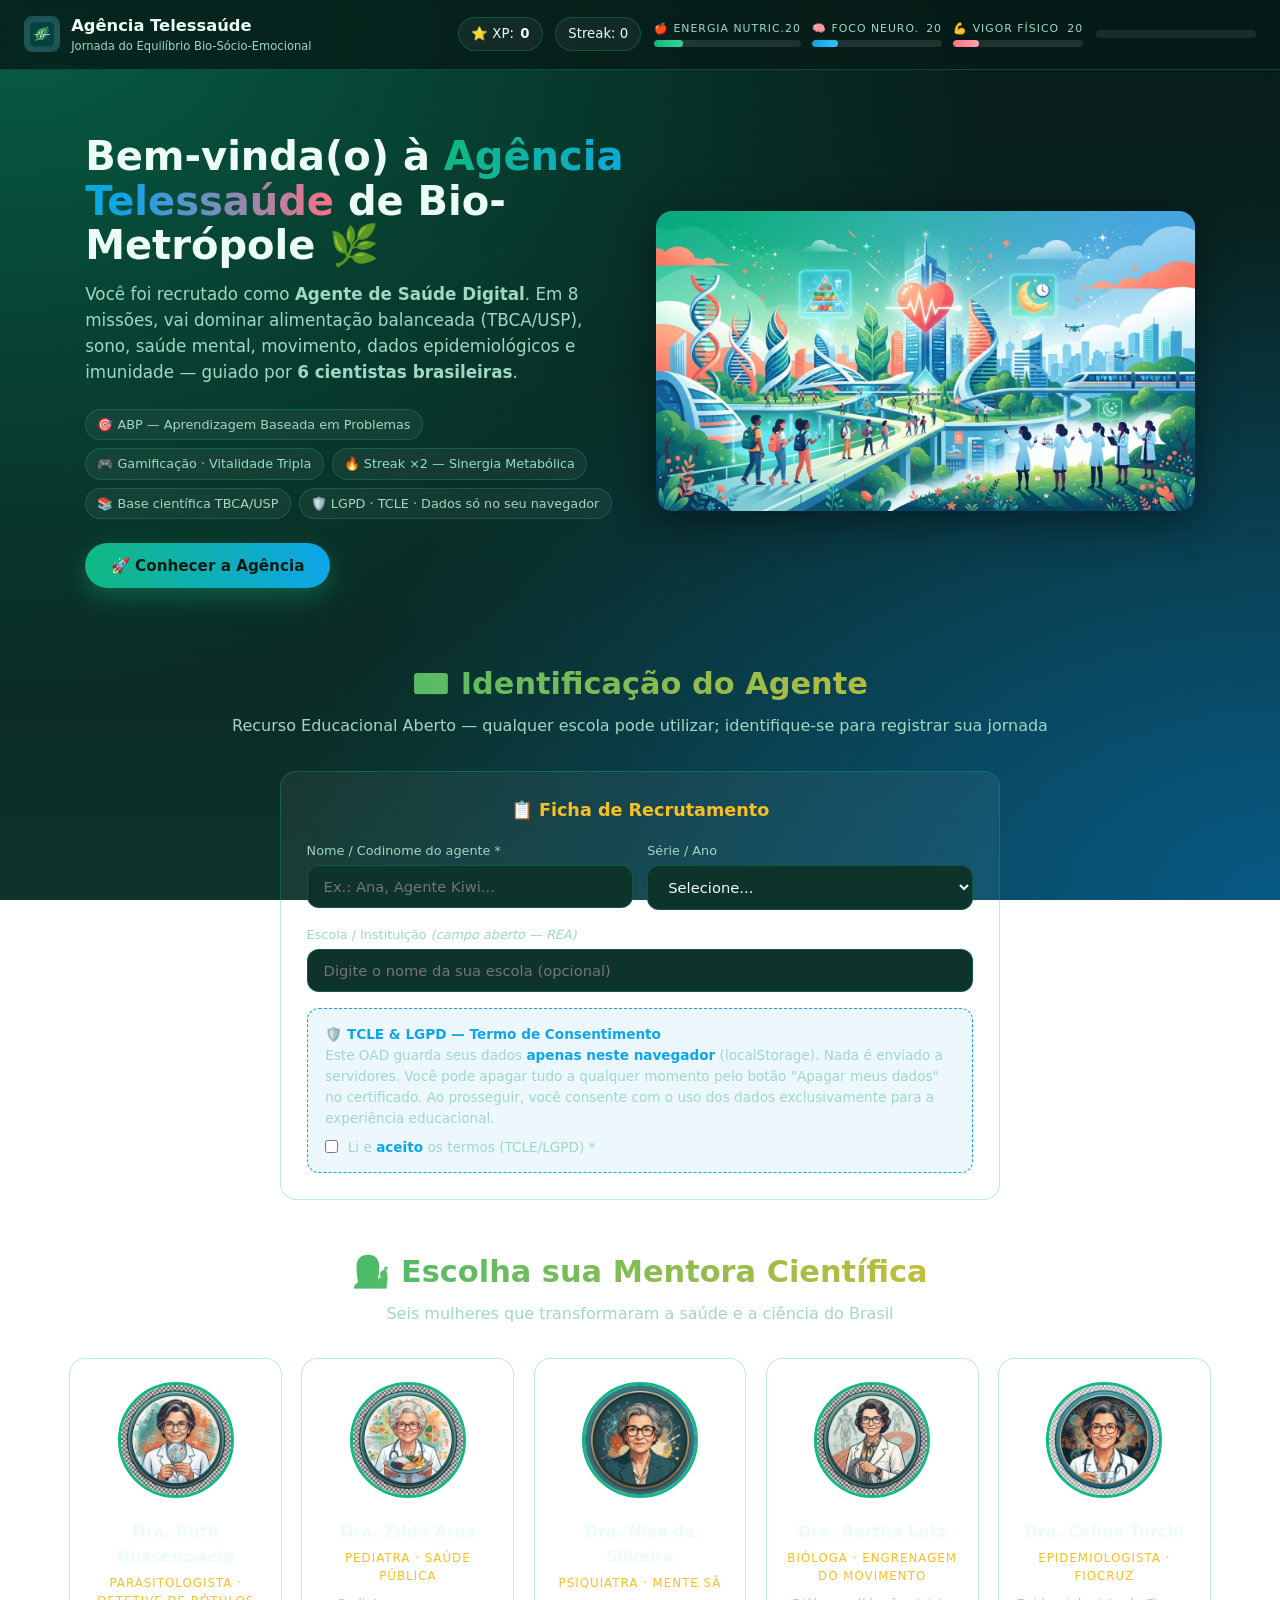
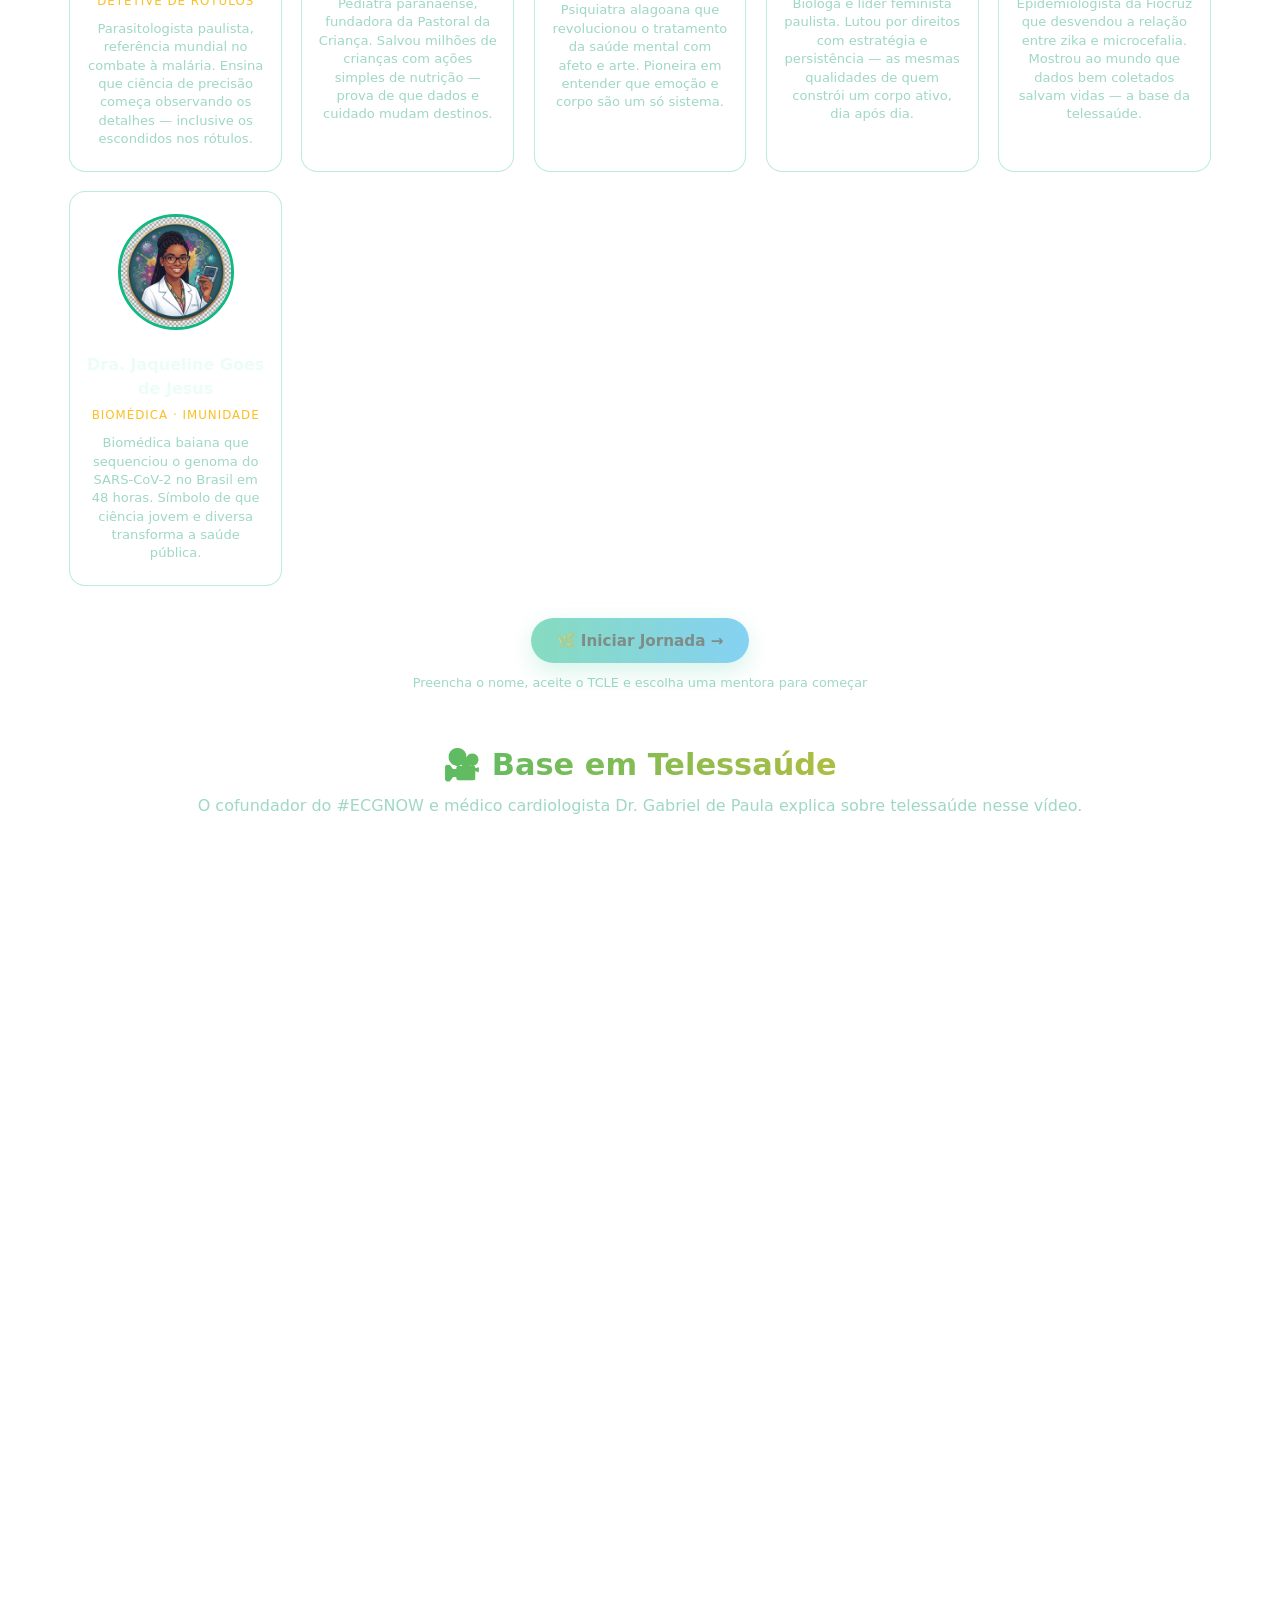
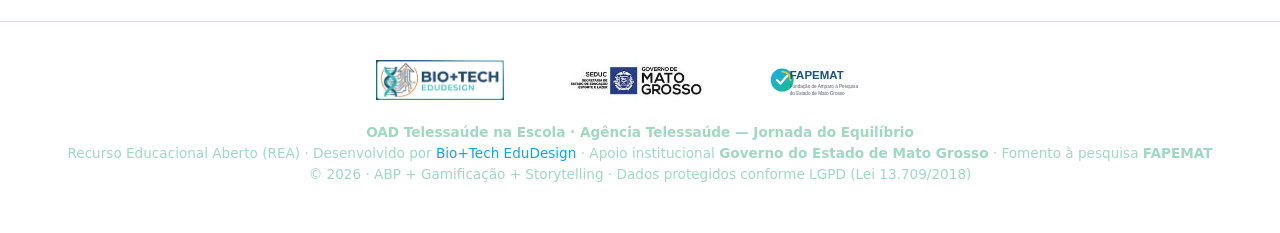
==== index.html @ dc1d7fdb "primeiro commit" ====
<!DOCTYPE html>
<html lang="pt-BR">
<head>
<meta charset="UTF-8">
<meta name="viewport" content="width=device-width, initial-scale=1">
<title>Agência Telessaúde · Jornada do Equilíbrio — OAD Telessaúde na Escola</title>
<meta name="description" content="Objeto de Aprendizagem Digital (REA) sobre Alimentação Balanceada e Estilo de Vida Saudável — Projeto Telessaúde na Escola. Bio+Tech EduDesign, Governo de MT e FAPEMAT.">
<link rel="icon" type="image/png" href="assets/favicon.png">
<link rel="stylesheet" href="css/style.css">
</head>
<body>

<!-- HUD — Vitalidade Tripla -->
<header class="top-bar">
  <div class="brand">
    <img src="assets/favicon.png" alt="logo">
    <div>Agência Telessaúde<br><small>Jornada do Equilíbrio Bio-Sócio-Emocional</small></div>
  </div>
  <div class="hud">
    <img id="hudAvatar" class="avatar-mini" style="display:none" src="" alt="">
    <span id="hudName" class="chip" style="display:none"></span>
    <div class="chip">⭐ XP: <strong id="hudXp">0</strong></div>
    <div class="chip"><span id="hudStreak">Streak: 0</span></div>
    <div class="vitality">
      <div class="vit en">
        <div class="vit-label"><span>🍎 Energia Nutric.</span><span id="vitEnVal">20</span></div>
        <div class="bar"><div id="vitEn"></div></div>
      </div>
      <div class="vit fn">
        <div class="vit-label"><span>🧠 Foco Neuro.</span><span id="vitFnVal">20</span></div>
        <div class="bar"><div id="vitFn"></div></div>
      </div>
      <div class="vit vf">
        <div class="vit-label"><span>💪 Vigor Físico</span><span id="vitVfVal">20</span></div>
        <div class="bar"><div id="vitVf"></div></div>
      </div>
    </div>
    <div class="progress-bar"><div id="progressFill"></div></div>
  </div>
</header>

<!-- WELCOME -->
<section id="screenWelcome" class="screen active">
  <div class="hero">
    <div>
      <h1>Bem-vinda(o) à <span>Agência Telessaúde</span> de Bio-Metrópole 🌿</h1>
      <p>Você foi recrutado como <strong>Agente de Saúde Digital</strong>. Em 8 missões, vai dominar alimentação balanceada (TBCA/USP), sono, saúde mental, movimento, dados epidemiológicos e imunidade — guiado por <strong>6 cientistas brasileiras</strong>.</p>
      <div class="tags">
        <span>🎯 ABP — Aprendizagem Baseada em Problemas</span>
        <span>🎮 Gamificação · Vitalidade Tripla</span>
        <span>🔥 Streak ×2 — Sinergia Metabólica</span>
        <span>📚 Base científica TBCA/USP</span>
        <span>🛡️ LGPD · TCLE · Dados só no seu navegador</span>
      </div>
      <button class="btn btn-primary" id="btnStartHero">🚀 Conhecer a Agência</button>
    </div>
    <img src="assets/hero.png" class="hero-img" alt="Cidade Bio-Metrópole">
  </div>

  <!-- IDENTIFICAÇÃO + TCLE (escola em aberto — OAD/REA) -->
  <div style="margin-top:2.5rem">
    <div class="section-title">
      <h2>🪪 Identificação do Agente</h2>
      <p>Recurso Educacional Aberto — qualquer escola pode utilizar; identifique-se para registrar sua jornada</p>
    </div>
    <div class="id-panel">
      <h3>📋 Ficha de Recrutamento</h3>
      <div class="id-grid">
        <div><label>Nome / Codinome do agente *</label><input type="text" id="inputName" placeholder="Ex.: Ana, Agente Kiwi..." maxlength="30"></div>
        <div><label>Série / Ano</label>
          <select id="selectGrade">
            <option value="">Selecione...</option>
            <option>1ª série EM</option><option>2ª série EM</option><option>3ª série EM</option><option>Outro</option>
          </select>
        </div>
        <div class="full"><label>Escola / Instituição <em>(campo aberto — REA)</em></label><input type="text" id="inputSchool" placeholder="Digite o nome da sua escola (opcional)" maxlength="80"></div>
      </div>
      <div class="tcle">
        <strong>🛡️ TCLE & LGPD — Termo de Consentimento</strong><br>
        Este OAD guarda seus dados <strong>apenas neste navegador</strong> (localStorage). Nada é enviado a servidores. Você pode apagar tudo a qualquer momento pelo botão "Apagar meus dados" no certificado. Ao prosseguir, você consente com o uso dos dados exclusivamente para a experiência educacional.
        <label><input type="checkbox" id="checkTCLE"> <span>Li e <strong>aceito</strong> os termos (TCLE/LGPD) *</span></label>
      </div>
    </div>
  </div>

  <!-- MENTORAS -->
  <div style="margin-top:3rem" id="mentorSection">
    <div class="section-title">
      <h2>👩‍🔬 Escolha sua Mentora Científica</h2>
      <p>Seis mulheres que transformaram a saúde e a ciência do Brasil</p>
    </div>
    <div class="mentor-grid" id="mentorGrid"></div>
    <div style="text-align:center;margin-top:1rem">
      <button class="btn btn-primary" id="btnStartTrail" disabled>🌿 Iniciar Jornada →</button>
      <p style="color:var(--text-muted);font-size:.8rem;margin-top:.6rem">Preencha o nome, aceite o TCLE e escolha uma mentora para começar</p>
    </div>
  </div>

  <!-- VÍDEO-BASE -->
  <div style="margin-top:3rem">
    <div class="section-title">
      <h2>🎥 Base em Telessaúde</h2>
      <p>O cofundador do #ECGNOW e médico cardiologista Dr. Gabriel de Paula explica sobre telessaúde nesse vídeo.</p>
    </div>
    <div class="video-wrap">
      <iframe src="https://www.youtube.com/embed/qKZHJNGVAfs&t=30s" title="Você sabe o que é telessaúde?" allowfullscreen></iframe>
    </div>
  </div>
</section>

<!-- TRILHA -->
<section id="screenTrail" class="screen">
  <div class="section-title">
    <h2>🗺️ Jornada do Equilíbrio</h2>
    <p>8 missões por Bio-Metrópole · badges · Vitalidade Tripla</p>
  </div>
  <div class="trail" id="trailGrid"></div>

  <div style="margin-top:3rem">
    <div class="section-title">
      <h2>🏅 Galeria de Badges</h2>
      <p>Incluindo o raro Badge Ouro do Hackathon</p>
    </div>
    <div class="badges-gallery" id="badgesGallery"></div>
  </div>
</section>

<!-- MISSÃO -->
<section id="screenMission" class="screen">
  <div id="missionContent"></div>
</section>

<!-- CERTIFICADO -->
<section id="screenCert" class="screen">
  <div id="certContent"></div>
</section>

<!-- TOASTS -->
<div class="toast-container" id="toastContainer"></div>

<!-- FOOTER -->
<footer class="site-footer">
  <div class="logos">
    <img src="assets/logos/biotech_edudesign.png" alt="Bio+Tech EduDesign">
    <img src="assets/logos/gov_mato_grosso.png" alt="Governo do Estado de Mato Grosso">
    <img src="assets/logos/fapemat.svg" alt="FAPEMAT">
  </div>
  <p><strong>OAD Telessaúde na Escola · Agência Telessaúde — Jornada do Equilíbrio</strong></p>
  <p>Recurso Educacional Aberto (REA) · Desenvolvido por <a href="https://github.com/bio-tech-edu">Bio+Tech EduDesign</a> · Apoio institucional <strong>Governo do Estado de Mato Grosso</strong> · Fomento à pesquisa <strong>FAPEMAT</strong></p>
  <p>© 2026 · ABP + Gamificação + Storytelling · Dados protegidos conforme LGPD (Lei 13.709/2018)</p>
</footer>

<script src="js/app.js"></script>
</body>
</html>
---- css/style.css ----
/* =====================================================
   OAD Telessaúde na Escola — Agência Telessaúde:
   Jornada do Equilíbrio Bio-Sócio-Emocional
   Bio+Tech EduDesign © 2026 · REA aberto
   Paleta: Verde-saúde + Azul-telessaúde + Coral-vitalidade
   ===================================================== */

:root{
  --bg-0:#071c18;
  --bg-1:#0a2822;
  --bg-2:#0d332b;
  --primary:#10b981;
  --primary-dark:#059669;
  --tele:#0ea5e9;
  --tele-dark:#0369a1;
  --coral:#fb7185;
  --coral-dark:#e11d48;
  --gold:#fbbf24;
  --purple:#a855f7;
  --danger:#ef4444;
  --success:#10b981;
  --text:#ecfdf5;
  --text-muted:#9fd8c3;
  --border:rgba(16,185,129,.28);
  --card:rgba(255,255,255,.05);
  --card-hover:rgba(255,255,255,.09);
  --shadow:0 10px 40px rgba(0,0,0,.45);
  --radius:16px;
  --font:'Inter','Segoe UI',system-ui,sans-serif;
}

*{box-sizing:border-box;margin:0;padding:0}
html,body{height:100%}
body{
  font-family:var(--font);color:var(--text);min-height:100vh;
  background:
    radial-gradient(ellipse at top left,#065f46 0%,transparent 55%),
    radial-gradient(ellipse at bottom right,#075985 0%,transparent 55%),
    linear-gradient(180deg,var(--bg-0),var(--bg-1) 60%,var(--bg-2));
  background-attachment:fixed;line-height:1.55;overflow-x:hidden;
}

/* HEADER / HUD — Vitalidade Tripla */
.top-bar{position:sticky;top:0;z-index:50;backdrop-filter:blur(14px);
  background:rgba(7,28,24,.82);border-bottom:1px solid var(--border);
  padding:.8rem 1.5rem;display:flex;align-items:center;gap:1rem;flex-wrap:wrap}
.brand{display:flex;align-items:center;gap:.7rem;font-weight:700;font-size:1.02rem}
.brand img{width:36px;height:36px;border-radius:8px}
.brand small{display:block;font-weight:500;color:var(--text-muted);font-size:.72rem}
.hud{display:flex;align-items:center;gap:.8rem;margin-left:auto;flex-wrap:wrap}
.hud .chip{background:var(--card);border:1px solid var(--border);padding:.35rem .75rem;
  border-radius:99px;font-size:.83rem;display:flex;align-items:center;gap:.4rem}
.hud .avatar-mini{width:32px;height:32px;border-radius:50%;object-fit:cover;border:2px solid var(--primary)}

.vitality{display:flex;gap:.7rem;flex-wrap:wrap}
.vit{min-width:130px}
.vit .vit-label{font-size:.68rem;text-transform:uppercase;letter-spacing:1px;color:var(--text-muted);
  display:flex;justify-content:space-between;margin-bottom:2px}
.vit .bar{height:7px;background:rgba(255,255,255,.1);border-radius:99px;overflow:hidden}
.vit .bar>div{height:100%;width:0%;transition:width .6s ease;border-radius:99px}
.vit.en .bar>div{background:linear-gradient(90deg,var(--primary),#34d399)}
.vit.fn .bar>div{background:linear-gradient(90deg,var(--tele),#38bdf8)}
.vit.vf .bar>div{background:linear-gradient(90deg,var(--coral),#fda4af)}

.progress-bar{height:8px;background:rgba(255,255,255,.08);border-radius:99px;overflow:hidden;flex:1;min-width:160px}
.progress-bar>div{height:100%;background:linear-gradient(90deg,var(--primary),var(--tele),var(--coral));transition:width .6s ease;width:0%}

/* SCREENS */
.screen{display:none;padding:2rem 1.2rem 4rem;max-width:1180px;margin:0 auto;animation:fade .5s ease}
.screen.active{display:block}
@keyframes fade{from{opacity:0;transform:translateY(10px)}to{opacity:1;transform:none}}

/* HERO */
.hero{display:grid;grid-template-columns:1fr 1fr;gap:2rem;align-items:center;padding:2rem 1rem}
.hero-img{width:100%;border-radius:var(--radius);box-shadow:var(--shadow)}
.hero h1{font-size:2.5rem;line-height:1.12;margin-bottom:.8rem}
.hero h1 span{background:linear-gradient(90deg,var(--primary),var(--tele),var(--coral));
  -webkit-background-clip:text;background-clip:text;color:transparent}
.hero p{color:var(--text-muted);font-size:1.05rem;margin-bottom:1.5rem}
.hero .tags{display:flex;flex-wrap:wrap;gap:.5rem;margin-bottom:1.5rem}
.hero .tags span{background:var(--card);border:1px solid var(--border);padding:.3rem .7rem;
  border-radius:99px;font-size:.8rem;color:var(--text-muted)}
@media(max-width:820px){.hero{grid-template-columns:1fr}.hero h1{font-size:1.9rem}}

/* BUTTONS */
.btn{cursor:pointer;border:0;font-family:inherit;font-weight:600;padding:.85rem 1.6rem;
  border-radius:99px;font-size:.95rem;display:inline-flex;align-items:center;gap:.5rem;
  transition:all .2s ease;text-decoration:none;color:inherit}
.btn-primary{background:linear-gradient(90deg,var(--primary),var(--tele));color:#031b12;
  box-shadow:0 8px 25px rgba(16,185,129,.35)}
.btn-primary:hover{transform:translateY(-2px);box-shadow:0 12px 30px rgba(16,185,129,.5)}
.btn-ghost{background:var(--card);border:1px solid var(--border);color:var(--text)}
.btn-ghost:hover{background:var(--card-hover)}
.btn-gold{background:linear-gradient(90deg,var(--gold),#fde047);color:#3a2a00}
.btn-coral{background:linear-gradient(90deg,var(--coral),#fda4af);color:#450a0f}
.btn:disabled{opacity:.5;cursor:not-allowed;transform:none!important}

/* SECTION TITLES */
.section-title{text-align:center;margin-bottom:2rem}
.section-title h2{font-size:1.9rem;margin-bottom:.4rem;
  background:linear-gradient(90deg,var(--primary),var(--gold));
  -webkit-background-clip:text;background-clip:text;color:transparent}
.section-title p{color:var(--text-muted)}

/* IDENTIFICATION PANEL (OAD/REA — escola em aberto) */
.id-panel{background:var(--card);border:1px solid var(--border);border-radius:var(--radius);
  padding:1.6rem;max-width:720px;margin:0 auto}
.id-panel h3{color:var(--gold);margin-bottom:1rem;font-size:1.1rem;text-align:center}
.id-grid{display:grid;grid-template-columns:1fr 1fr;gap:.9rem}
.id-grid .full{grid-column:1/-1}
.id-grid label{display:block;font-size:.8rem;color:var(--text-muted);margin-bottom:.3rem}
.id-grid input,.id-grid select{width:100%;background:var(--bg-2);border:1px solid var(--border);
  color:var(--text);padding:.75rem 1rem;border-radius:12px;font-family:inherit;font-size:.92rem}
.id-grid input:focus,.id-grid select:focus{outline:2px solid var(--primary);border-color:var(--primary)}
@media(max-width:640px){.id-grid{grid-template-columns:1fr}}

.tcle{margin-top:1rem;background:rgba(14,165,233,.08);border:1px dashed var(--tele);
  border-radius:12px;padding:.9rem 1.1rem;font-size:.85rem;color:var(--text-muted)}
.tcle strong{color:var(--tele)}
.tcle label{display:flex;gap:.6rem;align-items:flex-start;cursor:pointer;margin-top:.5rem}
.tcle input{margin-top:3px}

/* MENTOR CARDS */
.mentor-grid{display:grid;grid-template-columns:repeat(auto-fit,minmax(210px,1fr));gap:1.2rem;margin-bottom:2rem}
.mentor-card{background:var(--card);border:1px solid var(--border);border-radius:var(--radius);
  padding:1.4rem 1rem;text-align:center;cursor:pointer;transition:all .25s ease;position:relative;overflow:hidden}
.mentor-card::before{content:"";position:absolute;inset:0;
  background:linear-gradient(135deg,transparent 40%,rgba(16,185,129,.08) 100%);opacity:0;transition:opacity .3s}
.mentor-card:hover{transform:translateY(-6px);border-color:var(--primary);box-shadow:0 15px 40px rgba(16,185,129,.25)}
.mentor-card:hover::before{opacity:1}
.mentor-card.selected{border-color:var(--gold);box-shadow:0 0 0 3px rgba(251,191,36,.25)}
.mentor-card img{width:116px;height:116px;border-radius:50%;object-fit:cover;border:3px solid var(--primary);margin-bottom:.9rem}
.mentor-card h3{font-size:1rem;margin-bottom:.25rem}
.mentor-card .role{font-size:.74rem;color:var(--gold);text-transform:uppercase;letter-spacing:1px;margin-bottom:.6rem}
.mentor-card .bio{font-size:.82rem;color:var(--text-muted);line-height:1.4}

/* TRAIL */
.trail{display:grid;grid-template-columns:repeat(auto-fit,minmax(240px,1fr));gap:1.3rem;margin-top:1.5rem}
.mission-card{background:var(--card);border:1px solid var(--border);border-radius:var(--radius);
  padding:1.5rem;position:relative;overflow:hidden;transition:all .25s ease}
.mission-card.locked{opacity:.55;filter:grayscale(.4)}
.mission-card.completed{border-color:var(--gold)}
.mission-card::after{content:"";position:absolute;top:0;left:0;right:0;height:4px;
  background:linear-gradient(90deg,var(--primary),var(--tele))}
.mission-card.completed::after{background:linear-gradient(90deg,var(--gold),#fde047)}
.mission-card .badge-img{width:88px;height:88px;object-fit:contain;margin:0 auto .8rem;display:block;
  filter:drop-shadow(0 6px 12px rgba(0,0,0,.35))}
.mission-card h3{font-size:1.03rem;margin-bottom:.4rem;text-align:center}
.mission-card .region{font-size:.72rem;color:var(--tele);text-transform:uppercase;letter-spacing:1px;text-align:center;margin-bottom:.7rem}
.mission-card .desc{font-size:.84rem;color:var(--text-muted);text-align:center;margin-bottom:1rem;min-height:58px}
.mission-card .meta{display:flex;justify-content:space-between;font-size:.75rem;color:var(--text-muted);margin-bottom:.8rem}
.mission-card .status{position:absolute;top:.8rem;right:.8rem;font-size:1.4rem}

/* MISSION SCREEN */
.mission-header{display:flex;align-items:center;gap:1rem;padding:1.2rem;background:var(--card);
  border:1px solid var(--border);border-radius:var(--radius);margin-bottom:1.5rem}
.mission-header img{width:70px;height:70px;object-fit:contain}
.mission-header h2{font-size:1.3rem;margin-bottom:.2rem}
.mission-header .subtitle{font-size:.85rem;color:var(--text-muted)}
.q-indicator{margin-left:auto;background:var(--gold);color:#3a2a00;padding:.4rem .9rem;border-radius:99px;font-weight:700;font-size:.85rem}

.mentor-box{display:flex;gap:1rem;background:linear-gradient(135deg,rgba(16,185,129,.12),rgba(14,165,233,.07));
  border:1px solid var(--border);border-radius:var(--radius);padding:1rem 1.2rem;margin-bottom:1.5rem;align-items:center}
.mentor-box img{width:56px;height:56px;border-radius:50%;object-fit:cover;border:2px solid var(--primary);flex-shrink:0}
.mentor-box p{font-size:.95rem;line-height:1.5}
.mentor-box p strong{color:var(--primary)}

.content-card{background:var(--card);border:1px solid var(--border);border-radius:var(--radius);
  padding:1.5rem;margin-bottom:1.5rem}
.content-card h3{color:var(--gold);margin-bottom:.8rem;font-size:1.1rem}
.content-card p{margin-bottom:.7rem}
.content-card ul{padding-left:1.4rem;margin-bottom:.7rem;color:var(--text-muted)}
.content-card li{margin-bottom:.35rem}
.formula{background:rgba(0,0,0,.35);border-left:4px solid var(--primary);padding:.9rem 1.2rem;
  border-radius:6px;font-family:'Courier New',monospace;color:#a7f3d0;margin:.8rem 0;overflow-x:auto}
.highlight{background:rgba(251,191,36,.15);padding:2px 6px;border-radius:4px;color:var(--gold);font-weight:600}

.cmp-table{width:100%;border-collapse:collapse;margin:1rem 0;font-size:.88rem}
.cmp-table th{background:rgba(16,185,129,.15);padding:.7rem .9rem;text-align:left;border:1px solid var(--border);color:var(--primary)}
.cmp-table td{padding:.65rem .9rem;border:1px solid var(--border);color:var(--text-muted)}
.cmp-table tr:hover td{background:var(--card-hover)}

/* QUESTIONS */
.question-card{background:linear-gradient(135deg,rgba(168,85,247,.08),rgba(14,165,233,.05));
  border:1px solid var(--purple);border-radius:var(--radius);padding:1.5rem;margin-bottom:1.2rem}
.question-card .q-tag{display:inline-block;background:var(--purple);color:#fff;padding:.25rem .7rem;
  border-radius:99px;font-size:.75rem;font-weight:700;margin-bottom:.8rem;letter-spacing:.5px}
.question-card .q-enunciado{font-size:.97rem;line-height:1.6;margin-bottom:1.2rem;white-space:pre-line}
.question-card .q-enunciado strong{color:var(--tele)}

.options{display:flex;flex-direction:column;gap:.6rem}
.option{background:var(--card);border:2px solid var(--border);border-radius:12px;padding:.9rem 1.1rem;
  cursor:pointer;transition:all .2s ease;display:flex;gap:.8rem;align-items:flex-start;font-size:.92rem;line-height:1.45}
.option:hover:not(.disabled){border-color:var(--primary);background:var(--card-hover)}
.option .letter{min-width:32px;height:32px;background:var(--bg-2);border:1px solid var(--border);
  border-radius:50%;display:flex;align-items:center;justify-content:center;font-weight:700;
  color:var(--text-muted);flex-shrink:0;font-size:.85rem}
.option.correct{border-color:var(--success);background:rgba(16,185,129,.15)}
.option.correct .letter{background:var(--success);color:#022c1e;border-color:var(--success)}
.option.wrong{border-color:var(--danger);background:rgba(239,68,68,.12)}
.option.wrong .letter{background:var(--danger);color:#fff;border-color:var(--danger)}
.option.disabled{cursor:not-allowed;opacity:.78}

.feedback{margin-top:1.2rem;padding:1.1rem 1.3rem;border-radius:12px;border-left:4px solid var(--success);
  background:rgba(16,185,129,.08);animation:fade .4s ease}
.feedback.wrong{border-left-color:var(--danger);background:rgba(239,68,68,.08)}
.feedback h4{margin-bottom:.5rem;color:var(--success);font-size:1rem}
.feedback.wrong h4{color:var(--danger)}
.feedback p{font-size:.9rem;line-height:1.55}
.feedback p+p{margin-top:.5rem}
.feedback .resolucao{background:rgba(0,0,0,.25);border-radius:8px;padding:.7rem .9rem;margin-top:.7rem;
  font-size:.88rem;color:var(--text-muted)}
.feedback .resolucao strong{color:var(--gold)}

.nav-footer{display:flex;justify-content:space-between;gap:1rem;margin-top:2rem;flex-wrap:wrap}

/* BADGES GALLERY */
.badges-gallery{display:flex;flex-wrap:wrap;gap:1rem;justify-content:center;margin-top:1.5rem}
.badge-item{width:110px;text-align:center;transition:all .3s ease}
.badge-item img{width:80px;height:80px;object-fit:contain;filter:grayscale(1) brightness(.4);transition:all .3s ease}
.badge-item.earned img{filter:none;animation:pulse-badge 2.5s ease-in-out infinite}
.badge-item .name{font-size:.75rem;color:var(--text-muted);margin-top:.4rem;line-height:1.2}
.badge-item.earned .name{color:var(--gold);font-weight:600}
@keyframes pulse-badge{0%,100%{transform:scale(1)}50%{transform:scale(1.06);filter:drop-shadow(0 0 12px rgba(251,191,36,.6))}}

/* CERTIFICATE */
.certificate{background:linear-gradient(135deg,rgba(251,191,36,.1),rgba(16,185,129,.08));
  border:2px solid var(--gold);border-radius:var(--radius);padding:2.5rem 2rem;text-align:center;margin-top:1rem}
.certificate h2{font-size:2rem;background:linear-gradient(90deg,var(--gold),var(--primary));
  -webkit-background-clip:text;background-clip:text;color:transparent;margin-bottom:.5rem}
.certificate .rank{font-size:2.6rem;font-weight:800;color:var(--gold);margin:1rem 0}
.certificate .stats{display:grid;grid-template-columns:repeat(auto-fit,minmax(140px,1fr));gap:1rem;margin:1.5rem 0}
.certificate .stat{background:var(--card);border:1px solid var(--border);border-radius:12px;padding:1rem}
.certificate .stat .num{font-size:1.8rem;font-weight:800;color:var(--primary)}
.certificate .stat .lbl{font-size:.8rem;color:var(--text-muted);text-transform:uppercase;letter-spacing:1px}

/* TOAST */
.toast-container{position:fixed;top:80px;right:20px;z-index:200;display:flex;flex-direction:column;gap:.6rem}
.toast{background:var(--bg-2);border:1px solid var(--primary);color:var(--text);padding:.8rem 1.1rem;
  border-radius:10px;font-size:.9rem;box-shadow:var(--shadow);animation:slideIn .3s ease;
  display:flex;align-items:center;gap:.5rem;max-width:320px}
.toast.error{border-color:var(--danger)}
.toast.gold{border-color:var(--gold);background:linear-gradient(135deg,var(--bg-2),rgba(251,191,36,.15))}
@keyframes slideIn{from{transform:translateX(400px);opacity:0}to{transform:none;opacity:1}}

/* CONFETTI */
.confetti{position:fixed;top:-20px;width:10px;height:14px;z-index:150;pointer-events:none;animation:fall 3s linear forwards}
@keyframes fall{to{transform:translateY(110vh) rotate(720deg);opacity:0}}

/* FOOTER */
.site-footer{padding:2rem 1rem 3rem;text-align:center;border-top:1px solid var(--border);
  margin-top:3rem;color:var(--text-muted);font-size:.85rem}
.site-footer .logos{display:flex;justify-content:center;align-items:center;gap:1.5rem;margin-bottom:1rem;flex-wrap:wrap}
.site-footer .logos img{height:52px;object-fit:contain;opacity:.94;background:rgba(255,255,255,.94);padding:6px 12px;border-radius:8px}
.site-footer a{color:var(--tele);text-decoration:none}
.site-footer a:hover{text-decoration:underline}

/* VIDEO */
.video-wrap{position:relative;padding-bottom:56.25%;height:0;overflow:hidden;border-radius:var(--radius);margin:1rem 0}
.video-wrap iframe{position:absolute;top:0;left:0;width:100%;height:100%;border:0}

@media(max-width:640px){
  .top-bar{padding:.7rem 1rem;gap:.6rem}
  .hud .chip{font-size:.75rem;padding:.3rem .6rem}
  .brand{font-size:.9rem}.brand img{width:30px;height:30px}
  .hero h1{font-size:1.7rem}
  .screen{padding:1.2rem .8rem 3rem}
  .mission-header{flex-direction:column;text-align:center}
  .q-indicator{margin-left:0}
  .certificate .rank{font-size:2rem}
  .vit{min-width:100px}
}
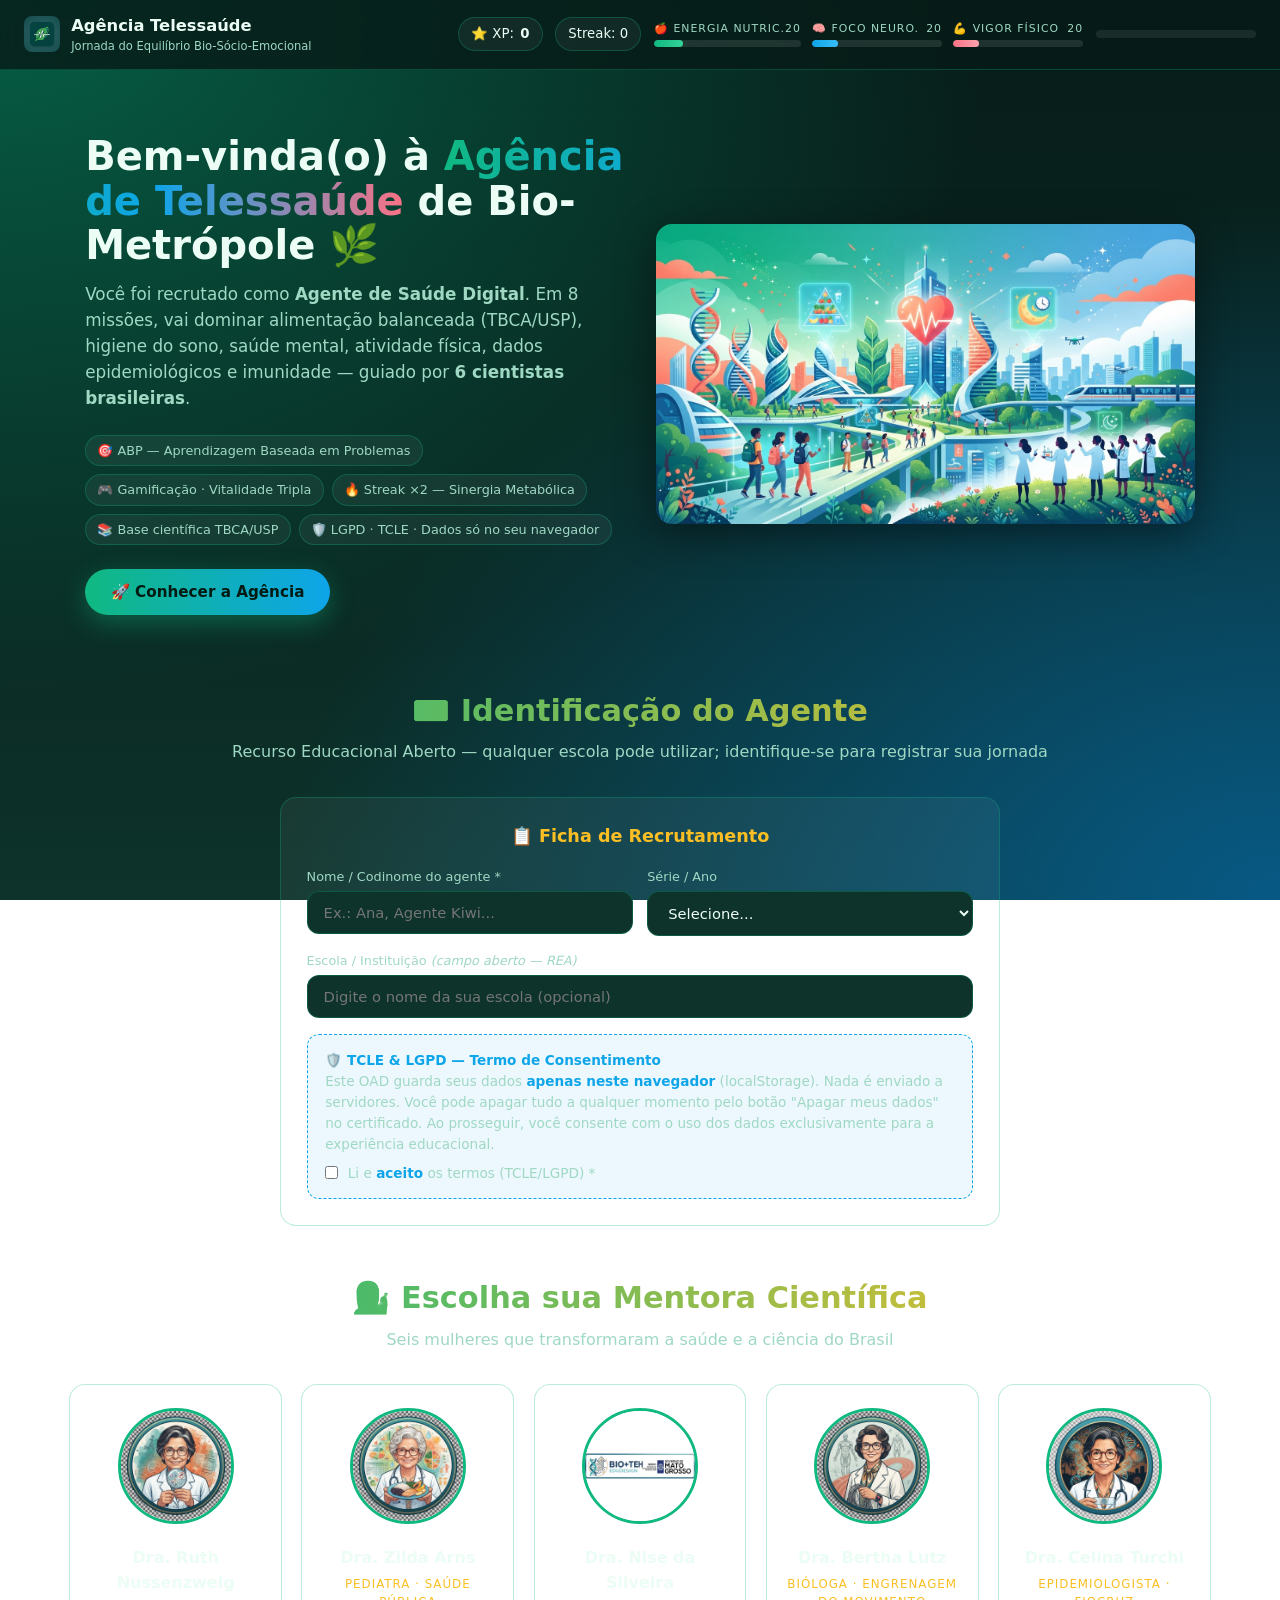
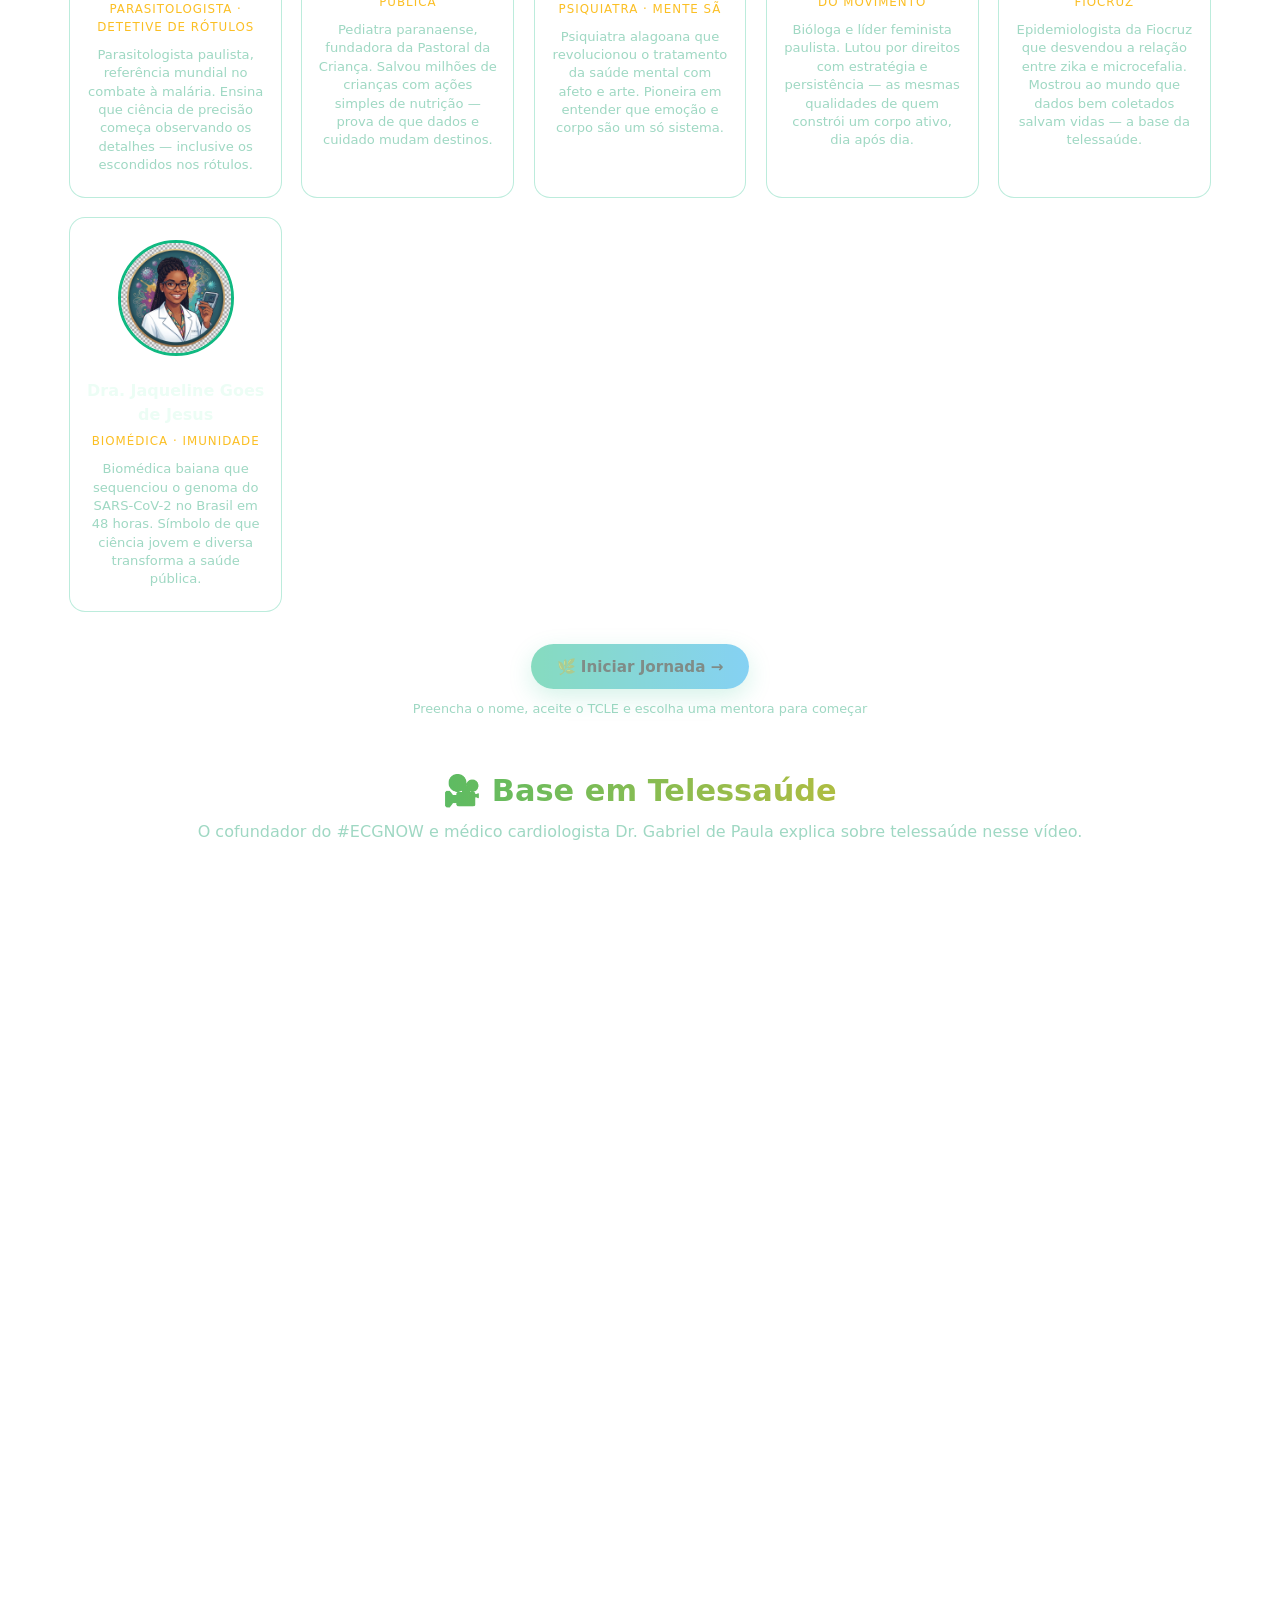
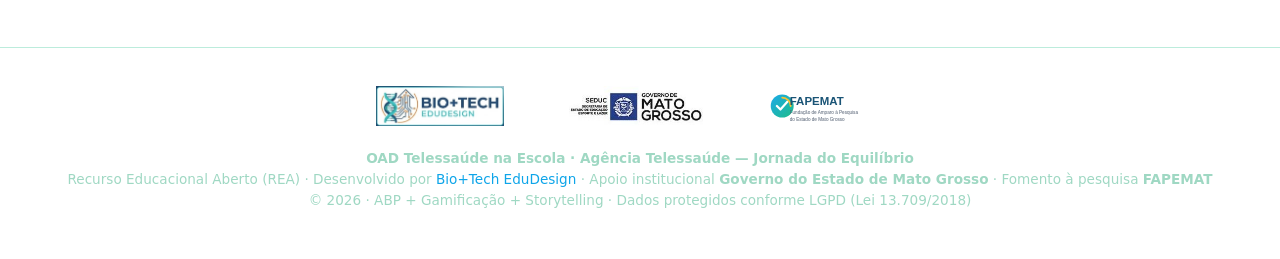
==== commit 0377524b: "🏥 Lançamento OAD Telessaúde na Escola" ====
--- a/index.html
+++ b/index.html
@@ -43,8 +43,8 @@
 <section id="screenWelcome" class="screen active">
   <div class="hero">
     <div>
-      <h1>Bem-vinda(o) à <span>Agência Telessaúde</span> de Bio-Metrópole 🌿</h1>
-      <p>Você foi recrutado como <strong>Agente de Saúde Digital</strong>. Em 8 missões, vai dominar alimentação balanceada (TBCA/USP), sono, saúde mental, movimento, dados epidemiológicos e imunidade — guiado por <strong>6 cientistas brasileiras</strong>.</p>
+      <h1>Bem-vinda(o) à <span>Agência de Telessaúde</span> de Bio-Metrópole 🌿</h1>
+      <p>Você foi recrutado como <strong>Agente de Saúde Digital</strong>. Em 8 missões, vai dominar alimentação balanceada (TBCA/USP), higiene do sono, saúde mental, atividade física, dados epidemiológicos e imunidade — guiado por <strong>6 cientistas brasileiras</strong>.</p>
       <div class="tags">
         <span>🎯 ABP — Aprendizagem Baseada em Problemas</span>
         <span>🎮 Gamificação · Vitalidade Tripla</span>
@@ -103,7 +103,7 @@
       <p>O cofundador do #ECGNOW e médico cardiologista Dr. Gabriel de Paula explica sobre telessaúde nesse vídeo.</p>
     </div>
     <div class="video-wrap">
-      <iframe src="https://www.youtube.com/embed/qKZHJNGVAfs&t=30s" title="Você sabe o que é telessaúde?" allowfullscreen></iframe>
+      <iframe src="https://www.youtube.com/embed/qKZHJNGVAfs" title="Você sabe o que é telessaúde?" allowfullscreen></iframe>
     </div>
   </div>
 </section>
@@ -150,6 +150,7 @@
   <p>© 2026 · ABP + Gamificação + Storytelling · Dados protegidos conforme LGPD (Lei 13.709/2018)</p>
 </footer>
 
+<script src="js/interactions.js"></script>
 <script src="js/app.js"></script>
 </body>
 </html>
--- a/css/style.css
+++ b/css/style.css
@@ -270,3 +270,51 @@
   .certificate .rank{font-size:2rem}
   .vit{min-width:100px}
 }
+
+/* ==================== SPRINT 3 · INTERAÇÕES ==================== */
+.simulator{background:var(--card);border:1px solid var(--border);border-radius:var(--radius);padding:1.4rem;margin:1rem 0}
+.simulator h4{color:var(--gold);margin-bottom:.8rem}
+.sim-grid{display:grid;grid-template-columns:repeat(auto-fit,minmax(180px,1fr));gap:1rem;margin-bottom:1rem}
+.sim-grid label{display:block;font-size:.82rem;color:var(--text-muted);margin-bottom:.35rem}
+.sim-grid select,.sim-grid input{width:100%;background:var(--bg-2);border:1px solid var(--border);color:var(--text);padding:.6rem .8rem;border-radius:10px;font-family:inherit;font-size:.92rem}
+.sim-result{background:rgba(0,0,0,.3);padding:1rem 1.2rem;border-radius:10px;border-left:4px solid var(--primary);min-height:56px;font-size:.92rem;line-height:1.6}
+.sim-result .big{font-size:1.4rem;font-weight:800;color:var(--gold)}
+.sim-result strong{color:var(--primary)}
+
+/* M1 — NOVA drag-and-drop */
+.nova-tray{display:flex;flex-wrap:wrap;gap:.6rem;margin-bottom:1.2rem;padding:1rem;background:rgba(0,0,0,.25);border-radius:12px}
+.nova-food{background:var(--bg-2);border:2px solid var(--border);border-radius:99px;padding:.5rem 1rem;font-size:.88rem;cursor:grab;user-select:none;transition:all .2s}
+.nova-food:hover{border-color:var(--primary);transform:translateY(-2px)}
+.nova-food.selected{border-color:var(--gold);box-shadow:0 0 0 3px rgba(251,191,36,.3);transform:scale(1.06)}
+.nova-food.placed{cursor:default;animation:none}
+.nova-zones{display:grid;grid-template-columns:repeat(auto-fit,minmax(230px,1fr));gap:.9rem;margin-bottom:1rem}
+.nova-zone{border:2px dashed;border-radius:12px;padding:.8rem;min-height:130px;cursor:pointer;transition:background .2s}
+.nova-zone:hover{background:var(--card-hover)}
+.nova-zone-title{font-size:.8rem;font-weight:800;text-transform:uppercase;letter-spacing:.5px;margin-bottom:.6rem;text-align:center}
+.nova-drop{display:flex;flex-wrap:wrap;gap:.4rem;min-height:40px}
+@keyframes shake{0%,100%{transform:translateX(0)}25%{transform:translateX(-6px)}75%{transform:translateX(6px)}}
+
+/* M2 — Prato */
+.plate-row{display:grid;grid-template-columns:1fr 160px 60px;align-items:center;gap:.8rem;padding:.5rem 0;border-bottom:1px dashed var(--border)}
+.plate-food{font-size:.9rem}
+.plate-row input[type=range]{accent-color:var(--primary);width:100%}
+.plate-grams{font-weight:700;color:var(--gold);text-align:right;font-size:.9rem}
+
+/* M3 — Sono */
+.sleep-item{display:flex;flex-direction:column;gap:.5rem;padding:.9rem 1rem;border:1px solid var(--border);border-radius:12px;margin-bottom:.7rem;background:rgba(0,0,0,.18)}
+.sleep-item>span{font-size:.92rem}
+.sleep-item.ok{border-color:var(--success);background:rgba(16,185,129,.1)}
+.sleep-item.no{border-color:var(--danger);background:rgba(239,68,68,.08)}
+.sleep-btns{display:flex;gap:.6rem}
+.btn-mini{border:1px solid;border-radius:99px;padding:.35rem .9rem;font-size:.8rem;font-weight:700;cursor:pointer;font-family:inherit;transition:all .2s;background:transparent}
+.btn-mini.ok{border-color:var(--success);color:var(--success)}
+.btn-mini.no{border-color:var(--danger);color:var(--danger)}
+.btn-mini:hover{transform:scale(1.05)}
+.sleep-why{font-size:.85rem;color:var(--text-muted)}
+
+/* M4 — Árvore de decisão */
+.fome-stage{min-height:120px}
+.fome-node{background:linear-gradient(135deg,rgba(168,85,247,.1),rgba(14,165,233,.05));border:1px solid var(--purple);border-radius:12px;padding:1.3rem;animation:fade .4s ease}
+.fome-node p{font-size:1rem;line-height:1.6;margin-bottom:1rem}
+.fome-options{display:flex;flex-direction:column;gap:.6rem}
+.fome-options .btn{justify-content:flex-start;border-radius:12px}
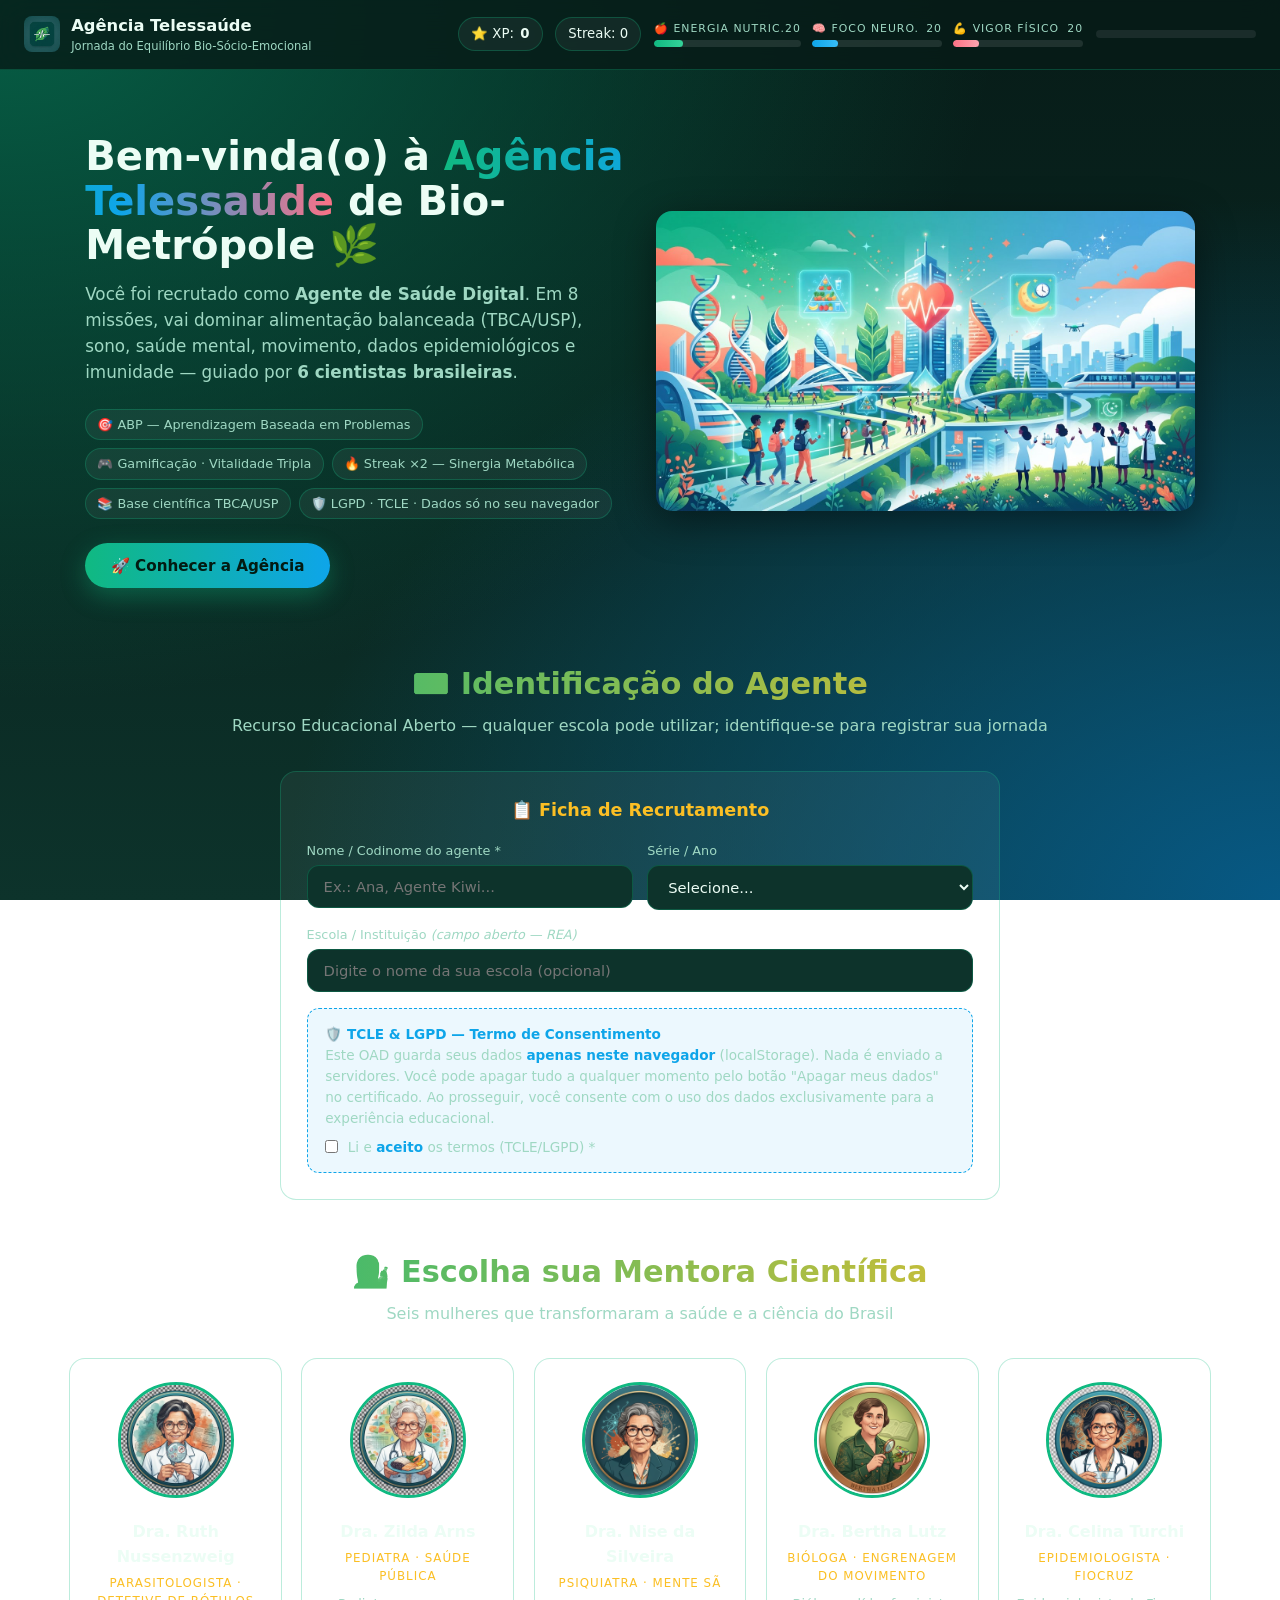
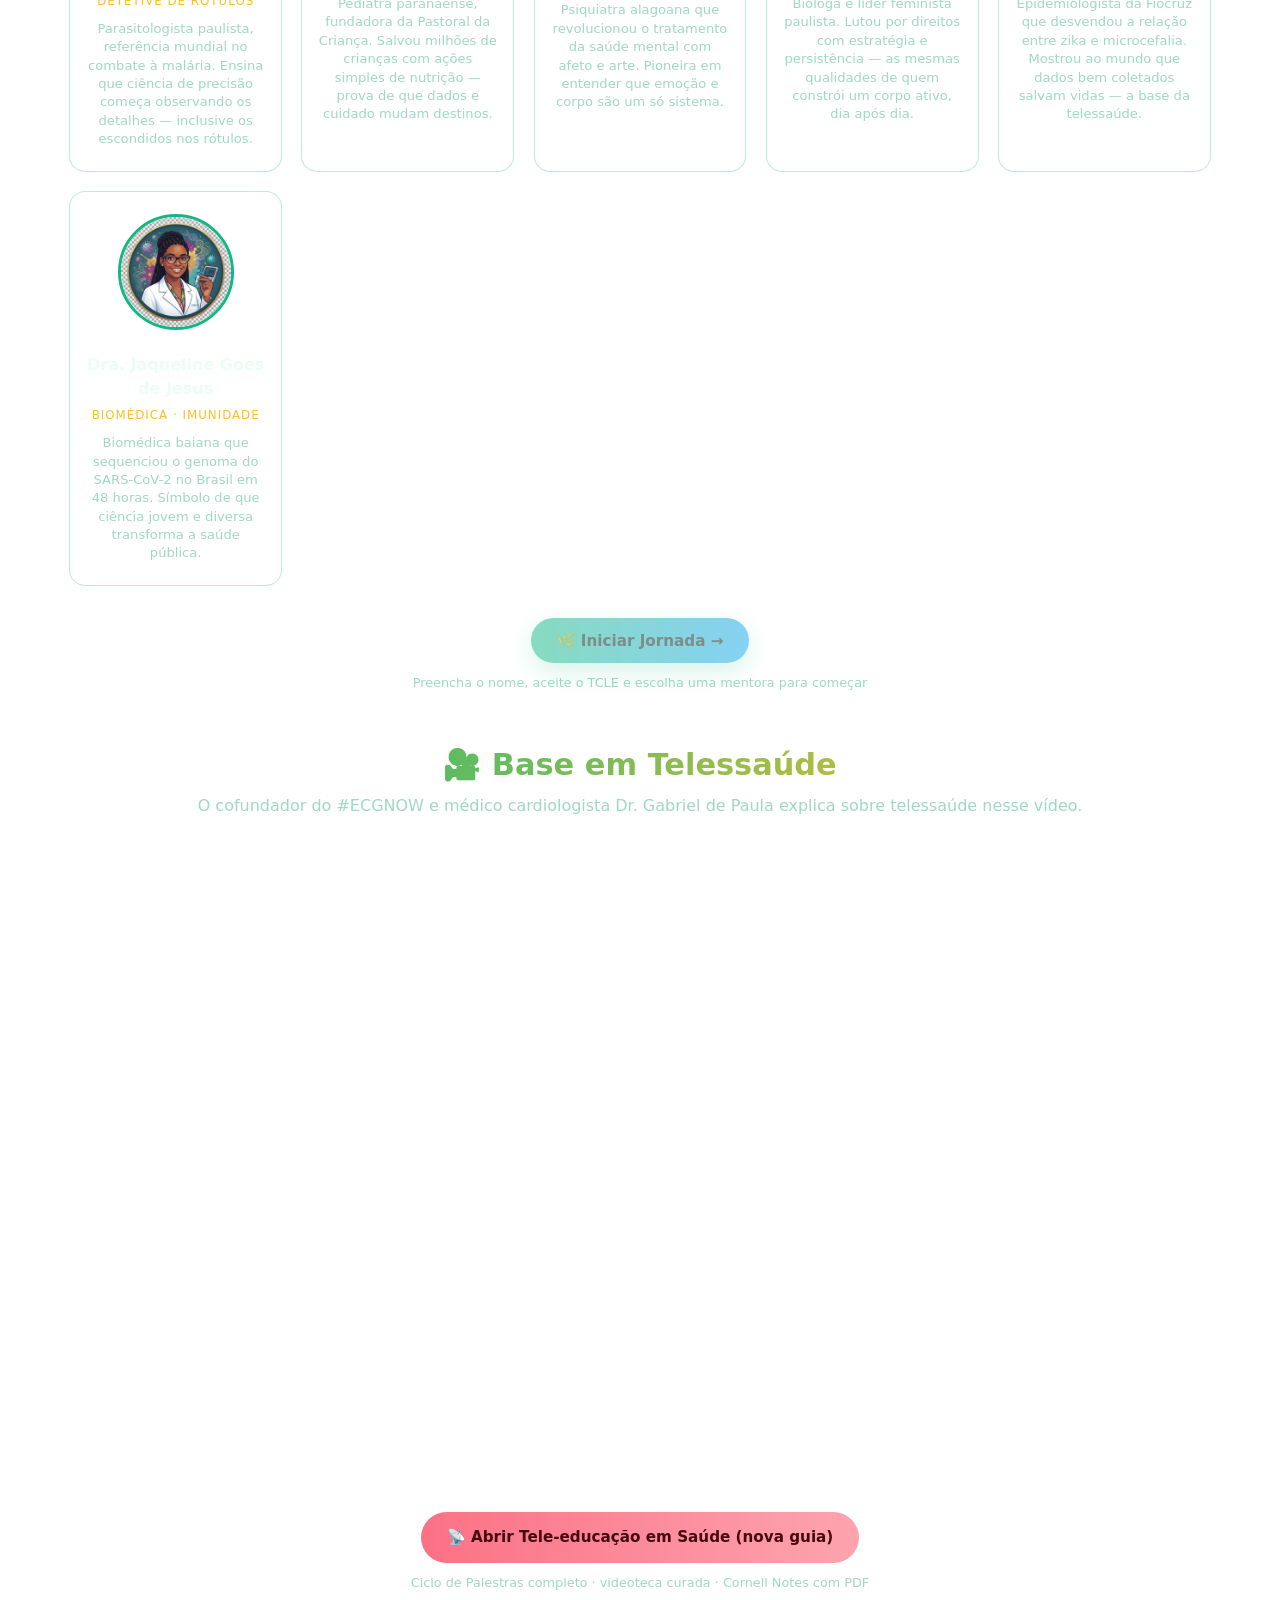
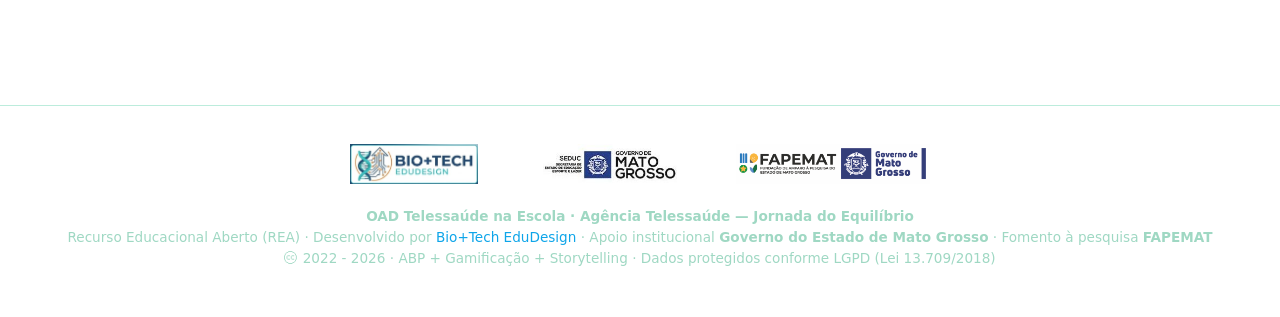
==== commit b4382d60: "Sprint 5: camada de tele-educação e outros ajustes." ====
--- a/index.html
+++ b/index.html
@@ -43,8 +43,8 @@
 <section id="screenWelcome" class="screen active">
   <div class="hero">
     <div>
-      <h1>Bem-vinda(o) à <span>Agência de Telessaúde</span> de Bio-Metrópole 🌿</h1>
-      <p>Você foi recrutado como <strong>Agente de Saúde Digital</strong>. Em 8 missões, vai dominar alimentação balanceada (TBCA/USP), higiene do sono, saúde mental, atividade física, dados epidemiológicos e imunidade — guiado por <strong>6 cientistas brasileiras</strong>.</p>
+      <h1>Bem-vinda(o) à <span>Agência Telessaúde</span> de Bio-Metrópole 🌿</h1>
+      <p>Você foi recrutado como <strong>Agente de Saúde Digital</strong>. Em 8 missões, vai dominar alimentação balanceada (TBCA/USP), sono, saúde mental, movimento, dados epidemiológicos e imunidade — guiado por <strong>6 cientistas brasileiras</strong>.</p>
       <div class="tags">
         <span>🎯 ABP — Aprendizagem Baseada em Problemas</span>
         <span>🎮 Gamificação · Vitalidade Tripla</span>
@@ -105,6 +105,10 @@
     <div class="video-wrap">
       <iframe src="https://www.youtube.com/embed/qKZHJNGVAfs" title="Você sabe o que é telessaúde?" allowfullscreen></iframe>
     </div>
+    <div style="text-align:center;margin-top:1.2rem">
+      <a class="btn btn-coral" href="teleeducacao.html" target="_blank" rel="noopener">📡 Abrir Tele-educação em Saúde (nova guia)</a>
+      <p style="color:var(--text-muted);font-size:.8rem;margin-top:.6rem">Ciclo de Palestras completo · videoteca curada · Cornell Notes com PDF</p>
+    </div>
   </div>
 </section>
 
@@ -143,11 +147,11 @@
   <div class="logos">
     <img src="assets/logos/biotech_edudesign.png" alt="Bio+Tech EduDesign">
     <img src="assets/logos/gov_mato_grosso.png" alt="Governo do Estado de Mato Grosso">
-    <img src="assets/logos/fapemat.svg" alt="FAPEMAT">
+    <img src="assets/logos/fapemat.png" alt="FAPEMAT">
   </div>
   <p><strong>OAD Telessaúde na Escola · Agência Telessaúde — Jornada do Equilíbrio</strong></p>
   <p>Recurso Educacional Aberto (REA) · Desenvolvido por <a href="https://github.com/bio-tech-edu">Bio+Tech EduDesign</a> · Apoio institucional <strong>Governo do Estado de Mato Grosso</strong> · Fomento à pesquisa <strong>FAPEMAT</strong></p>
-  <p>© 2026 · ABP + Gamificação + Storytelling · Dados protegidos conforme LGPD (Lei 13.709/2018)</p>
+  <p>&#x1f16d; 2022 - 2026 · ABP + Gamificação + Storytelling · Dados protegidos conforme LGPD (Lei 13.709/2018)</p>
 </footer>
 
 <script src="js/interactions.js"></script>
--- a/css/style.css
+++ b/css/style.css
@@ -318,3 +318,34 @@
 .fome-node p{font-size:1rem;line-height:1.6;margin-bottom:1rem}
 .fome-options{display:flex;flex-direction:column;gap:.6rem}
 .fome-options .btn{justify-content:flex-start;border-radius:12px}
+
+/* ==================== SPRINT 4 · INTERAÇÕES M5–M8 ==================== */
+/* M5 — Barra de meta OMS */
+.oms-bar{height:14px;background:rgba(255,255,255,.08);border-radius:99px;overflow:hidden;margin-top:.8rem}
+.oms-bar>div{height:100%;width:0%;transition:width .6s ease;border-radius:99px;background:linear-gradient(90deg,#ef4444,#fb7185)}
+
+/* M6 — Teletriagem + Painel epidemiológico */
+.triage-q{padding:.9rem 1rem;border:1px solid var(--border);border-radius:12px;margin-bottom:.7rem;background:rgba(0,0,0,.18)}
+.triage-q p{font-size:.92rem;margin-bottom:.6rem}
+.triage-opts{display:flex;flex-wrap:wrap;gap:.5rem}
+.btn-mini.tri{border-color:var(--tele);color:var(--tele)}
+.btn-mini.tri.chosen{background:var(--tele);color:#031b12;border-color:var(--tele)}
+.btn-mini.tri:disabled:not(.chosen){opacity:.4}
+.epi-row{display:grid;grid-template-columns:1fr;gap:.3rem;margin-bottom:.8rem}
+.epi-label{font-size:.88rem}
+.epi-bar{display:flex;align-items:center;gap:.6rem}
+.epi-bar>div:first-child{height:16px;border-radius:99px;transition:width .8s ease}
+.epi-bar{background:rgba(255,255,255,.06);border-radius:99px;height:16px;flex:1;position:relative}
+.epi-bar span{font-size:.78rem;font-weight:700;color:var(--text);position:absolute;right:8px;top:50%;transform:translateY(-50%)}
+
+/* M7 — Flashcards */
+.flashcard{position:relative;width:100%;max-width:440px;height:240px;margin:0 auto;cursor:pointer;
+  perspective:1000px;transition:transform .1s}
+.flashcard .fc-face{position:absolute;inset:0;border-radius:16px;display:flex;align-items:center;justify-content:center;
+  text-align:center;padding:1.5rem;backface-visibility:hidden;transition:transform .55s ease;
+  font-size:1.05rem;line-height:1.5;box-shadow:var(--shadow)}
+.fc-front{background:linear-gradient(135deg,#065f46,#0d332b);border:2px solid var(--primary);font-weight:800;font-size:1.4rem;color:var(--gold)}
+.fc-back{background:linear-gradient(135deg,#0c4a6e,#082f3f);border:2px solid var(--tele);transform:rotateY(180deg);font-size:.92rem;color:var(--text)}
+.flashcard.flipped .fc-front{transform:rotateY(-180deg)}
+.flashcard.flipped .fc-back{transform:rotateY(0deg)}
+.flashcard:hover{transform:scale(1.02)}
